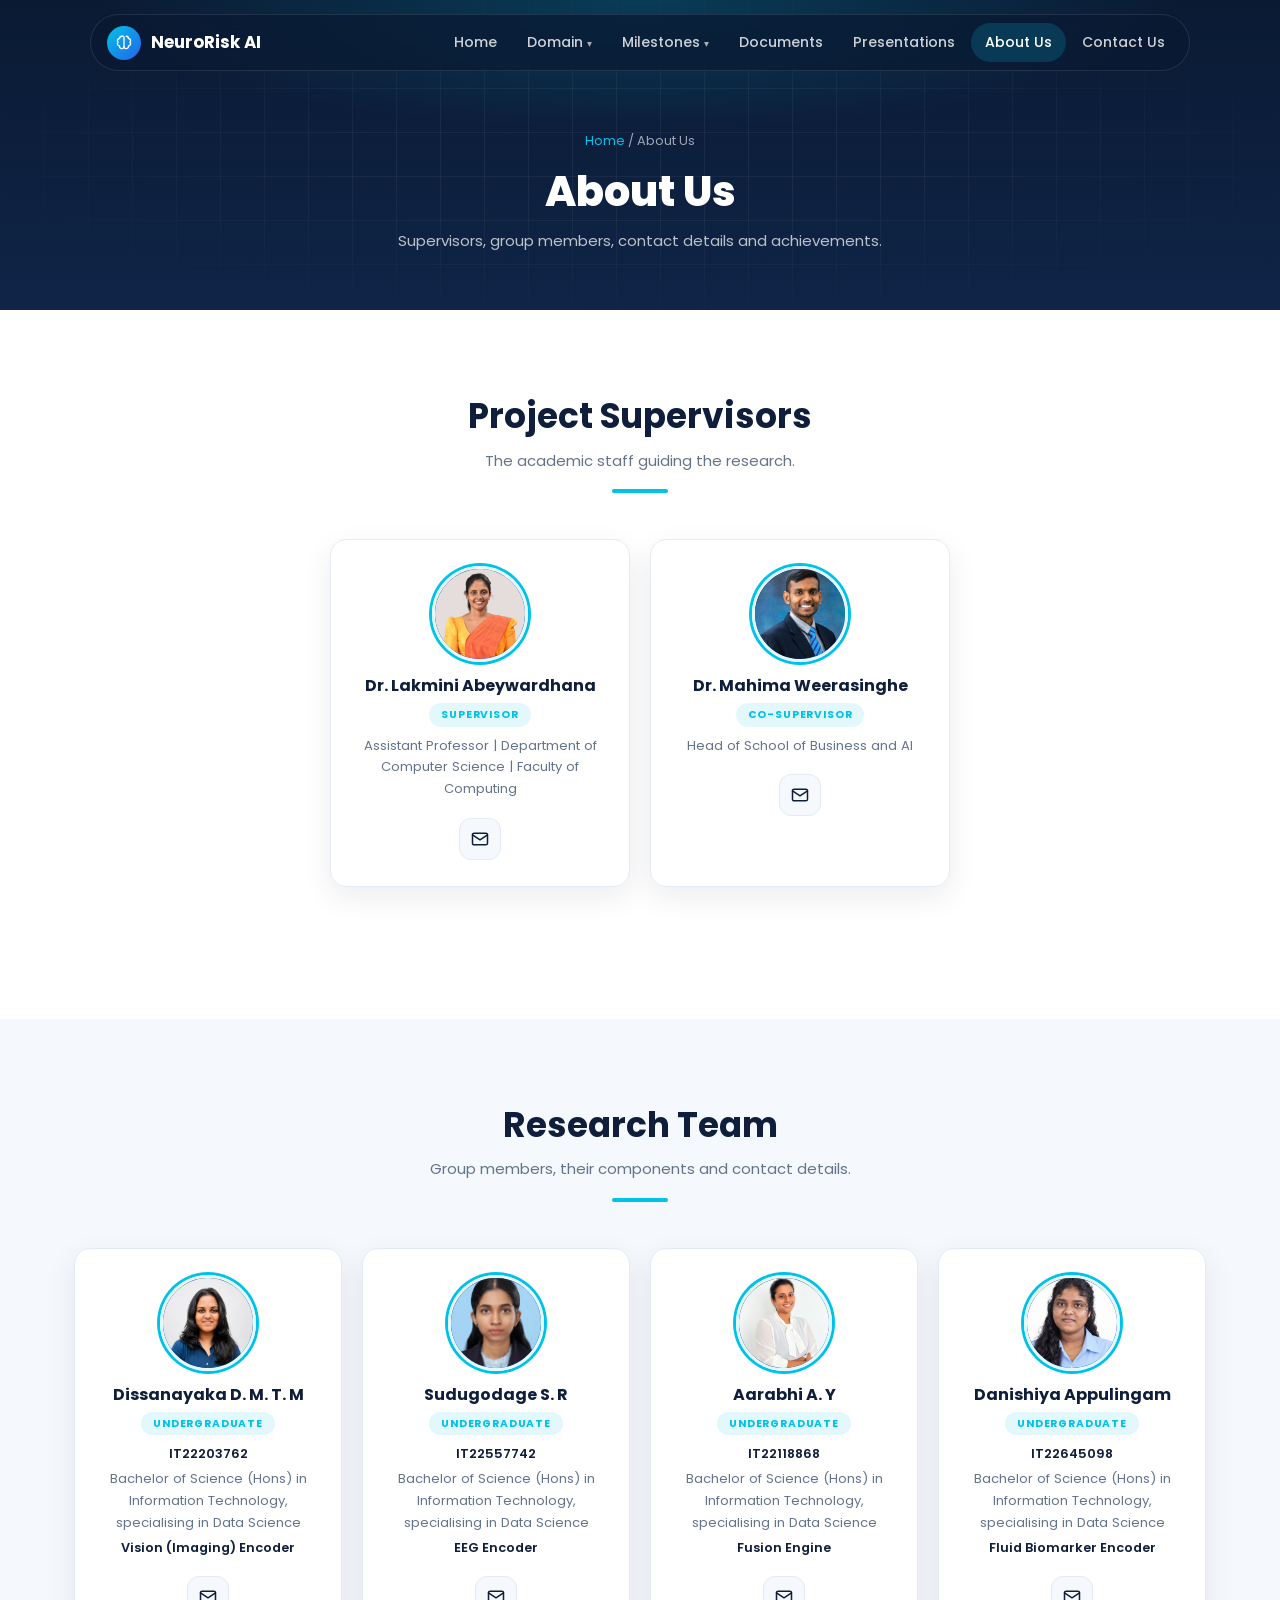
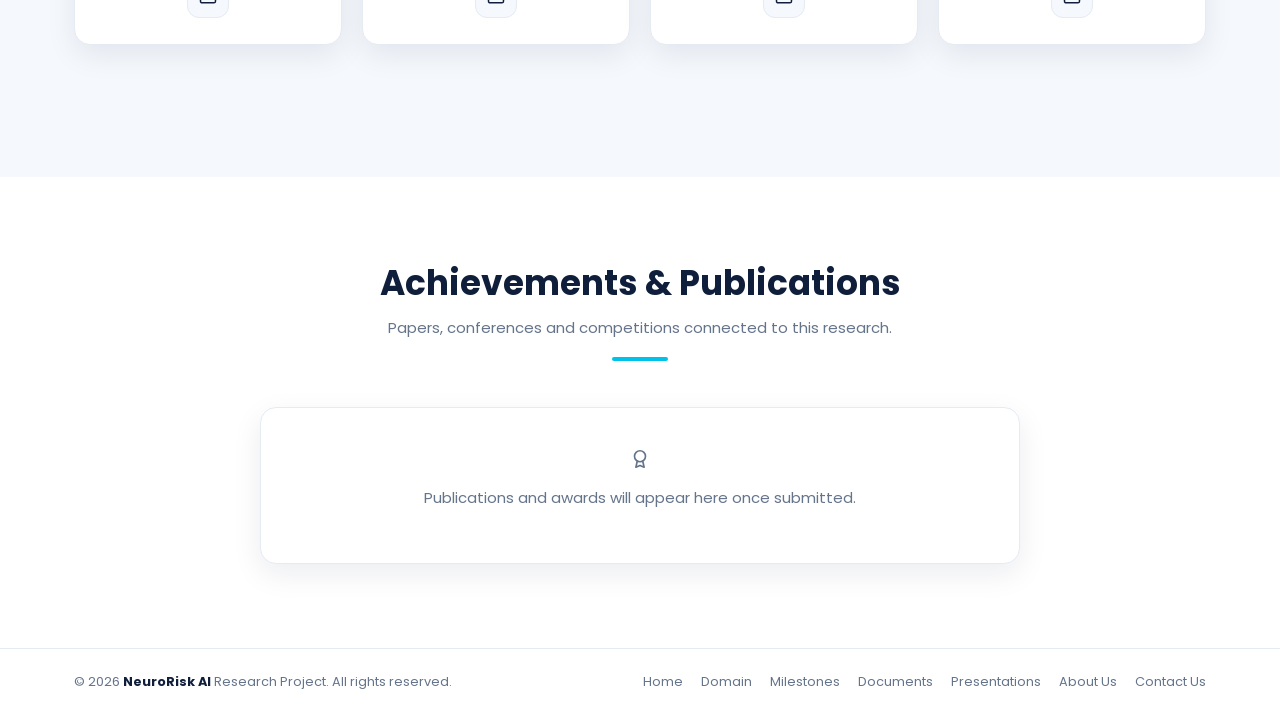
==== about.html @ 67d395d0 "NeuroRisk AI research website" ====
<!DOCTYPE html>
<html lang="en">
<head>
<meta charset="UTF-8">
<meta name="viewport" content="width=device-width, initial-scale=1, viewport-fit=cover">
<meta name="description" content="Supervisors, group members, contact details and achievements.">
<title>About Us | NeuroRisk AI — R26-DS-015</title>
<link rel="preconnect" href="https://fonts.googleapis.com">
<link rel="preconnect" href="https://fonts.gstatic.com" crossorigin>
<link href="https://fonts.googleapis.com/css2?family=Poppins:wght@400;500;600;700;800&display=swap" rel="stylesheet">
<link rel="stylesheet" href="css/style.css">
</head>
<body>
<header class="nav"><div class="bar">
  <a class="logo" href="index.html"><span class="logo-badge"><svg class="ico" viewBox="0 0 24 24" aria-hidden="true"><path d="M9 3a3 3 0 0 0-3 3 3 3 0 0 0-2 5 3 3 0 0 0 2 5 3 3 0 0 0 6 1V5a2 2 0 0 0-3-2z"/><path d="M15 3a3 3 0 0 1 3 3 3 3 0 0 1 2 5 3 3 0 0 1-2 5 3 3 0 0 1-6 1"/></svg></span><span>NeuroRisk AI</span></a>
  <input type="checkbox" id="navToggle" aria-label="Toggle menu"><label for="navToggle" class="menu-btn">Menu</label>
  <ul id="navList"><li><a href="index.html">Home</a></li><li class="has-dd"><a href="domain.html" aria-haspopup="true">Domain<span class="caret">▾</span></a><ul class="dropdown" aria-label="Domain"><li><a href="domain.html#literature">Literature Survey</a></li><li><a href="domain.html#gap">Research Gap</a></li><li><a href="domain.html#problem">Research Problem</a></li><li><a href="domain.html#objectives">Research Objectives</a></li><li><a href="domain.html#methodology">Methodology</a></li><li><a href="domain.html#technologies">Technologies Used</a></li></ul></li><li class="has-dd"><a href="milestones.html" aria-haspopup="true">Milestones<span class="caret">▾</span></a><ul class="dropdown" aria-label="Milestones"><li><a href="milestones.html#taf">Topic Assessment Form (TAF)</a></li><li><a href="milestones.html#proposal">Project Proposal (Presentation + Report)</a></li><li><a href="milestones.html#pp1">Progress Presentation 1</a></li><li><a href="milestones.html#pp2">Progress Presentation 2</a></li><li><a href="milestones.html#draft-thesis">Draft Thesis and Website Submission</a></li><li><a href="milestones.html#logbook">Logbook and Checklist Submissions</a></li><li><a href="milestones.html#final">Final Presentation &amp; Viva</a></li><li><a href="milestones.html#website">Website Assessment</a></li><li><a href="milestones.html#paper">Research Paper Submission</a></li><li><a href="milestones.html#final-thesis">Final Thesis Submission</a></li></ul></li><li><a href="documents.html">Documents</a></li><li><a href="presentations.html">Presentations</a></li><li><a href="about.html" class="active" aria-current="page">About Us</a></li><li><a href="contact.html">Contact Us</a></li></ul>
</div></header>
<main>
<section class="page-hero"><div class="wrap">
  <div class="crumbs"><a href="index.html">Home</a> / About Us</div>
  <h1>About Us</h1><p>Supervisors, group members, contact details and achievements.</p></div></section>
<section class="sec "><div class="wrap">
<div class="sec-head"><h2>Project Supervisors</h2><p>The academic staff guiding the research.</p></div>
<div class="people sup"><div class="card person"><div class="avatar"><span>DL</span><img src="images/team/drlakmini.jpeg" alt="Dr. Lakmini Abeywardhana"></div><h4>Dr. Lakmini Abeywardhana</h4><span class="role-pill">Supervisor</span><p>Assistant Professor | Department of Computer Science | Faculty of Computing</p><div class="socials"><a href="mailto:lakmini.d@sliit.lk" aria-label="Email Dr. Lakmini Abeywardhana" title="lakmini.d@sliit.lk"><svg class="ico" viewBox="0 0 24 24" aria-hidden="true"><rect x="3" y="5" width="18" height="14" rx="2"/><path d="m3 7 9 6 9-6"/></svg></a></div></div><div class="card person"><div class="avatar"><span>DM</span><img src="images/team/drmahima.jpg" alt="Dr. Mahima Weerasinghe"></div><h4>Dr. Mahima Weerasinghe</h4><span class="role-pill">Co-supervisor</span><p>Head of School of Business and AI</p><div class="socials"><a href="mailto:mahima.w@sliit.lk" aria-label="Email Dr. Mahima Weerasinghe" title="mahima.w@sliit.lk"><svg class="ico" viewBox="0 0 24 24" aria-hidden="true"><rect x="3" y="5" width="18" height="14" rx="2"/><path d="m3 7 9 6 9-6"/></svg></a></div></div></div>
</div></section><section class="sec soft"><div class="wrap">
<div class="sec-head"><h2>Research Team</h2><p>Group members, their components and contact details.</p></div>
<div class="people team"><div class="card person"><div class="avatar"><span>DD</span><img src="images/team/tanuri.jpeg" alt="Dissanayaka D. M. T. M"></div><h4>Dissanayaka D. M. T. M</h4><span class="role-pill">Undergraduate</span><div class="sid">IT22203762</div><p>Bachelor of Science (Hons) in Information Technology, specialising in Data Science</p><div class="comp">Vision (Imaging) Encoder</div><div class="socials"><a href="mailto:it22203762@my.sliit.lk" aria-label="Email Dissanayaka D. M. T. M" title="it22203762@my.sliit.lk"><svg class="ico" viewBox="0 0 24 24" aria-hidden="true"><rect x="3" y="5" width="18" height="14" rx="2"/><path d="m3 7 9 6 9-6"/></svg></a></div></div><div class="card person"><div class="avatar"><span>SS</span><img src="images/team/sanali.jpeg" alt="Sudugodage S. R"></div><h4>Sudugodage S. R</h4><span class="role-pill">Undergraduate</span><div class="sid">IT22557742</div><p>Bachelor of Science (Hons) in Information Technology, specialising in Data Science</p><div class="comp">EEG Encoder</div><div class="socials"><a href="mailto:it22557742@my.sliit.lk" aria-label="Email Sudugodage S. R" title="it22557742@my.sliit.lk"><svg class="ico" viewBox="0 0 24 24" aria-hidden="true"><rect x="3" y="5" width="18" height="14" rx="2"/><path d="m3 7 9 6 9-6"/></svg></a></div></div><div class="card person"><div class="avatar"><span>AA</span><img src="images/team/aarabhi.jpeg" alt="Aarabhi A. Y"></div><h4>Aarabhi A. Y</h4><span class="role-pill">Undergraduate</span><div class="sid">IT22118868</div><p>Bachelor of Science (Hons) in Information Technology, specialising in Data Science</p><div class="comp">Fusion Engine</div><div class="socials"><a href="mailto:it22118868@my.sliit.lk" aria-label="Email Aarabhi A. Y" title="it22118868@my.sliit.lk"><svg class="ico" viewBox="0 0 24 24" aria-hidden="true"><rect x="3" y="5" width="18" height="14" rx="2"/><path d="m3 7 9 6 9-6"/></svg></a></div></div><div class="card person"><div class="avatar"><span>DA</span><img src="images/team/danishiya.jpeg" alt="Danishiya Appulingam"></div><h4>Danishiya Appulingam</h4><span class="role-pill">Undergraduate</span><div class="sid">IT22645098</div><p>Bachelor of Science (Hons) in Information Technology, specialising in Data Science</p><div class="comp">Fluid Biomarker Encoder</div><div class="socials"><a href="mailto:it22645098@my.sliit.lk" aria-label="Email Danishiya Appulingam" title="it22645098@my.sliit.lk"><svg class="ico" viewBox="0 0 24 24" aria-hidden="true"><rect x="3" y="5" width="18" height="14" rx="2"/><path d="m3 7 9 6 9-6"/></svg></a></div></div></div>
</div></section><section class="sec " id="achievements"><div class="wrap">
<div class="sec-head"><h2>Achievements &amp; Publications</h2><p>Papers, conferences and competitions connected to this research.</p></div>
<div class="recog"><div class="card empty"><svg class="ico" viewBox="0 0 24 24" aria-hidden="true"><circle cx="12" cy="9" r="6"/><path d="m9 14.5-1.5 6.5L12 19l4.5 2-1.5-6.5"/></svg><p style="margin-top:8px">Publications and awards will appear here once submitted.</p></div></div>
</div></section>
</main>
<footer><div class="wrap"><span>© 2026 <b>NeuroRisk AI</b> Research Project. All rights reserved.</span><nav><a href="index.html">Home</a><a href="domain.html">Domain</a><a href="milestones.html">Milestones</a><a href="documents.html">Documents</a><a href="presentations.html">Presentations</a><a href="about.html">About Us</a><a href="contact.html">Contact Us</a></nav></div></footer>
</body>
</html>
---- css/style.css ----
:root{
  --navy:#0A1A33; --navy2:#0F2447; --navy3:#132C57;
  --cyan:#00C2E8; --cyan-soft:#E3F8FD; --ink:#0F1E3A; --muted:#64748B;
  --bg:#FFFFFF; --bg2:#F5F8FC; --card:#FFFFFF; --line:#E5EBF3;
  --green:#16A34A; --green-soft:#E7F7EE; --amber:#D97706; --amber-soft:#FEF3E2;
  --shadow:0 10px 30px rgba(15,30,58,.08);
  --font:"Poppins", system-ui, -apple-system, "Segoe UI", Roboto, sans-serif;
  box-sizing:border-box;
  padding-top:env(safe-area-inset-top,0px); padding-bottom:env(safe-area-inset-bottom,0px);
}
@media (prefers-color-scheme: dark){
  :root:not([data-theme="light"]){
    --ink:#E6EDF7; --muted:#9AA9BF; --bg:#0B1528; --bg2:#0E1A31; --card:#12203B; --line:#1F3252;
    --cyan-soft:#08334A; --green-soft:#0D3321; --amber-soft:#3A2A0C; --shadow:0 10px 30px rgba(0,0,0,.35);
  }
}
:root[data-theme="dark"]{
  --ink:#E6EDF7; --muted:#9AA9BF; --bg:#0B1528; --bg2:#0E1A31; --card:#12203B; --line:#1F3252;
  --cyan-soft:#08334A; --green-soft:#0D3321; --amber-soft:#3A2A0C; --shadow:0 10px 30px rgba(0,0,0,.35);
}
*,*::before,*::after{box-sizing:inherit}
html{scroll-behavior:smooth;scroll-padding-top:calc(90px + env(safe-area-inset-top,0px))}
@media (prefers-reduced-motion: reduce){html{scroll-behavior:auto}}
body{margin:0;font-family:var(--font);color:var(--ink);background:var(--bg);font-size:15px;line-height:1.65}
img{max-width:100%}
a{color:inherit}
:focus-visible{outline:3px solid var(--cyan);outline-offset:3px;border-radius:6px}
h1,h2,h3,h4,h5{margin:0;line-height:1.3}
p{margin:0 0 .8rem}
.wrap{max-width:1180px;margin:0 auto;padding:0 24px}
.ico{width:22px;height:22px;stroke:currentColor;fill:none;stroke-width:1.8;stroke-linecap:round;stroke-linejoin:round}

/* NAV */
.nav{position:fixed;top:calc(14px + env(safe-area-inset-top,0px));left:0;right:0;z-index:50;pointer-events:none}
.nav .bar{pointer-events:auto;max-width:1100px;margin:0 auto;padding:8px 10px 8px 16px;display:flex;align-items:center;justify-content:space-between;background:rgba(10,26,51,.72);backdrop-filter:blur(14px);border:1px solid rgba(255,255,255,.1);border-radius:999px;color:#fff}
.logo{display:flex;align-items:center;gap:10px;text-decoration:none;font-weight:700;font-size:1.05rem;color:#fff}
.logo-badge{width:34px;height:34px;border-radius:50%;background:linear-gradient(135deg,var(--cyan),#2563EB);display:grid;place-items:center}
.logo-badge .ico{width:18px;height:18px;color:#fff}
.nav ul{list-style:none;margin:0;padding:0;display:flex;gap:2px}
.nav ul a{display:block;text-decoration:none;color:rgba(255,255,255,.8);font-size:.88rem;font-weight:500;padding:8px 14px;border-radius:999px}
.nav ul a:hover,.nav ul a.active{color:#fff;background:rgba(0,194,232,.18)}
.menu-btn{display:none;background:rgba(255,255,255,.08);color:#fff;border:1px solid rgba(255,255,255,.2);border-radius:999px;padding:6px 14px;font:inherit;font-size:.85rem;cursor:pointer}
@media (max-width:920px){
  .nav .bar{margin:0 12px;border-radius:18px;flex-wrap:wrap}
  .menu-btn{display:block}
  .nav ul{display:none;width:100%;flex-direction:column;padding:8px 0 4px}
  .nav ul.open{display:flex}
}

/* HERO */
.hero{position:relative;overflow:hidden;color:#fff;padding:150px 0 90px;text-align:center;
  background:
    radial-gradient(ellipse 60% 50% at 50% 0%,rgba(0,194,232,.22),transparent 70%),
    radial-gradient(ellipse 40% 40% at 85% 80%,rgba(37,99,235,.25),transparent 70%),
    linear-gradient(180deg,var(--navy) 0%,var(--navy2) 100%)}
.hero::before{content:"";position:absolute;inset:0;
  background-image:linear-gradient(rgba(255,255,255,.05) 1px,transparent 1px),linear-gradient(90deg,rgba(255,255,255,.05) 1px,transparent 1px);
  background-size:44px 44px;mask-image:radial-gradient(ellipse at center,#000 30%,transparent 80%);-webkit-mask-image:radial-gradient(ellipse at center,#000 30%,transparent 80%)}
.hero .wrap{position:relative}
.pill{display:inline-flex;align-items:center;gap:8px;font-size:.75rem;font-weight:600;letter-spacing:.08em;text-transform:uppercase;color:var(--cyan);background:rgba(0,194,232,.1);border:1px solid rgba(0,194,232,.35);padding:6px 16px;border-radius:999px;margin-bottom:22px}
.pill::before{content:"";width:7px;height:7px;border-radius:50%;background:var(--cyan);box-shadow:0 0 10px var(--cyan)}
.hero h1{font-size:clamp(1.9rem,4.2vw,3.1rem);font-weight:800;max-width:900px;margin:0 auto 18px;letter-spacing:-.01em}
.hero h1 .hl{color:var(--cyan)}
.hero .lede{max-width:700px;margin:0 auto;color:rgba(255,255,255,.75);font-size:1.02rem}
.hero-actions{display:flex;justify-content:center;flex-wrap:wrap;gap:14px;margin-top:30px}
.btn{display:inline-flex;align-items:center;gap:8px;padding:12px 26px;border-radius:10px;text-decoration:none;font-weight:600;font-size:.92rem;border:1px solid transparent}
.btn-cyan{background:var(--cyan);color:var(--navy)}
.btn-cyan:hover{background:#27D3F5}
.btn-outline{border-color:rgba(255,255,255,.35);color:#fff}
.btn-outline:hover{background:rgba(255,255,255,.08)}
.hero-cards{display:grid;grid-template-columns:repeat(4,1fr);gap:16px;margin-top:56px}
.hero-card{background:rgba(255,255,255,.06);border:1px solid rgba(255,255,255,.12);border-radius:14px;padding:20px 16px;text-align:center;backdrop-filter:blur(6px)}
.hero-card .ic{width:44px;height:44px;margin:0 auto 12px;border-radius:12px;background:rgba(0,194,232,.15);color:var(--cyan);display:grid;place-items:center}
.hero-card h3{font-size:.98rem;font-weight:600;margin-bottom:4px}
.hero-card p{font-size:.82rem;color:rgba(255,255,255,.65);margin:0}
@media (max-width:820px){.hero-cards{grid-template-columns:1fr 1fr}}

/* SECTIONS */
section.sec{padding:84px 0}
section.sec.soft{background:var(--bg2)}
section.sec.dark{background:linear-gradient(180deg,var(--navy),var(--navy3));color:#fff}
.sec-head{text-align:center;max-width:640px;margin:0 auto 46px}
.sec-head h2{font-size:clamp(1.6rem,3vw,2.15rem);font-weight:700}
.sec-head p{color:var(--muted);margin:10px 0 0}
.sec-head::after{content:"";display:block;width:56px;height:4px;border-radius:4px;background:var(--cyan);margin:16px auto 0}
.dark .sec-head p{color:rgba(255,255,255,.7)}
.card{background:var(--card);border:1px solid var(--line);border-radius:16px;box-shadow:var(--shadow)}
.icon-box{flex:none;width:44px;height:44px;border-radius:12px;background:var(--cyan-soft);color:var(--cyan);display:grid;place-items:center}

/* domain */
.ps{display:grid;grid-template-columns:1fr 1fr;gap:28px;padding:34px;align-items:center;margin-bottom:28px}
.ps h3{font-size:1.2rem;font-weight:700;text-align:center;margin:10px 0 8px}
.ps .txt p{text-align:center;color:var(--muted)}
.ps .icon-box{margin:0 auto}
.ps .txt > div + div{margin-top:24px}
.ps-visual{display:grid;grid-template-columns:1fr 1fr;gap:14px}
.ps-visual .tile{border-radius:14px;min-height:170px;padding:18px;color:#fff;display:flex;flex-direction:column;justify-content:flex-end;position:relative;overflow:hidden}
.ps-visual .tile svg.bg{position:absolute;inset:0;width:100%;height:100%;opacity:.35}
.ps-visual .tile strong{position:relative;font-size:.95rem}
.ps-visual .tile span{position:relative;font-size:.78rem;opacity:.8}
.t1{background:linear-gradient(135deg,#0A1A33,#1D4ED8)}.t2{background:linear-gradient(135deg,#0E7490,#00C2E8)}
.t3{background:linear-gradient(135deg,#7C3AED,#0A1A33)}.t4{background:linear-gradient(135deg,#0F766E,#0A1A33)}
.block-card{padding:30px;margin-bottom:28px}
.block-card .bh{display:flex;align-items:center;gap:14px;margin-bottom:14px}
.block-card h3{font-size:1.15rem;font-weight:700}
.block-card p,.block-card li{color:var(--muted)}
.block-card ul{padding-left:1.2rem;margin:0 0 .8rem}
.refs{font-size:.85rem;color:var(--muted);padding:0 6px}
.refs h4{font-size:.95rem;color:var(--ink);margin-bottom:8px}
.refs p{margin:0 0 4px}
.obj-head{margin-top:42px}
.grid2{display:grid;grid-template-columns:1fr 1fr;gap:20px}
.feat{display:flex;gap:16px;padding:24px}
.feat h4{font-size:1rem;font-weight:600;margin-bottom:4px}
.feat p{color:var(--muted);font-size:.9rem;margin:0}
.feat .who{display:inline-block;font-size:.72rem;font-weight:600;color:var(--cyan);background:var(--cyan-soft);padding:2px 10px;border-radius:999px;margin-bottom:6px}
.feat ul{margin:4px 0 0;padding-left:1.1rem;color:var(--muted);font-size:.9rem}
@media (max-width:820px){.ps,.grid2{grid-template-columns:1fr}}

/* overview */
.grid4{display:grid;grid-template-columns:repeat(4,1fr);gap:20px}
.step{padding:26px 20px;text-align:center}
.step .icon-box{margin:0 auto 14px;width:52px;height:52px}
.step h4{font-size:1rem;font-weight:600;margin-bottom:6px}
.step p{color:var(--muted);font-size:.88rem;margin:0}
@media (max-width:900px){.grid4{grid-template-columns:1fr 1fr}}
@media (max-width:520px){.grid4{grid-template-columns:1fr}}

/* tech */
.tech{display:grid;grid-template-columns:repeat(8,1fr);gap:18px;max-width:1000px;margin:0 auto}
.tech-item{text-align:center}
.tech-tile{width:72px;height:72px;margin:0 auto 10px;border-radius:16px;background:#fff;display:grid;place-items:center;box-shadow:0 8px 20px rgba(0,0,0,.25);position:relative}
.tech-tile img{width:38px;height:38px;position:relative;z-index:1}
.tech-tile .fb{position:absolute;font-weight:700;font-size:1rem;color:var(--navy)}
.tech-tile img + .fb{display:none}
.tech-item span{font-size:.8rem;color:rgba(255,255,255,.85)}
@media (max-width:900px){.tech{grid-template-columns:repeat(4,1fr)}}

/* architecture */
.arch{padding:34px;max-width:900px;margin:0 auto}
.arch-grid{display:grid;grid-template-columns:1fr 1.1fr 1fr;grid-template-rows:auto auto;gap:22px;align-items:center}
.node{border:1px solid var(--line);border-radius:12px;padding:16px;text-align:center;background:var(--bg2)}
.node .icon-box{margin:0 auto 8px;width:38px;height:38px}
.node strong{display:block;font-size:.9rem}
.node span{font-size:.78rem;color:var(--muted)}
.engine{grid-row:1 / span 2;grid-column:2;background:linear-gradient(135deg,var(--navy),var(--navy3));color:#fff;border-radius:16px;padding:30px 20px;text-align:center;box-shadow:0 14px 30px rgba(10,26,51,.35)}
.engine .icon-box{background:rgba(0,194,232,.18);margin:0 auto 12px;width:56px;height:56px}
.engine h5{font-size:1.05rem;margin-bottom:4px}
.engine p{color:rgba(255,255,255,.7);font-size:.85rem;margin:0}
.arch-text{text-align:center;color:var(--muted);margin:26px auto 0;max-width:700px;font-size:.92rem}
@media (max-width:700px){.arch-grid{grid-template-columns:1fr 1fr}.engine{grid-row:auto;grid-column:1 / -1;order:-1}}

/* timeline */
.tl{position:relative;max-width:1000px;margin:0 auto;padding:0;list-style:none}
.tl::before{content:"";position:absolute;left:50%;top:0;bottom:0;width:3px;background:linear-gradient(var(--cyan),#2563EB);transform:translateX(-50%);border-radius:3px}
.tl li{position:relative;width:50%;padding:0 40px 30px 0}
.tl li:nth-child(even){margin-left:50%;padding:0 0 30px 40px}
.tl li::after{content:"";position:absolute;top:22px;right:-9px;width:18px;height:18px;border-radius:50%;background:var(--card);border:4px solid var(--cyan);z-index:1}
.tl li:nth-child(even)::after{right:auto;left:-9px}
.tl .card{padding:20px 22px}
.tl .meta{display:flex;justify-content:space-between;align-items:center;gap:10px;margin-bottom:8px}
.tl .date{font-size:.8rem;font-weight:600;color:var(--cyan)}
.status{font-size:.72rem;font-weight:600;padding:3px 12px;border-radius:999px;background:var(--bg2);color:var(--muted)}
.status.done{background:var(--green-soft);color:var(--green)}
.status.now{background:var(--amber-soft);color:var(--amber)}
.tl h4{font-size:1rem;font-weight:600;margin-bottom:4px}
.tl p{color:var(--muted);font-size:.88rem;margin:0 0 8px}
.marks{display:inline-block;font-size:.78rem;font-weight:600;background:var(--cyan-soft);color:var(--cyan);padding:3px 10px;border-radius:8px}
@media (max-width:760px){
  .tl::before{left:9px}
  .tl li,.tl li:nth-child(even){width:100%;margin:0;padding:0 0 24px 38px}
  .tl li::after,.tl li:nth-child(even)::after{left:0;right:auto}
}

/* documents */
.docs{display:grid;grid-template-columns:1fr 1fr;gap:22px;align-items:start}
.docs > *,.grid2 > *,.grid4 > *{min-width:0}
.doc-card{background:linear-gradient(160deg,var(--navy),var(--navy3));color:#fff;border-radius:16px;padding:24px;box-shadow:0 14px 30px rgba(10,26,51,.25)}
.avail{display:inline-block;font-size:.68rem;font-weight:700;letter-spacing:.08em;text-transform:uppercase;padding:3px 10px;border-radius:999px;background:rgba(22,163,74,.2);color:#4ADE80;margin-bottom:10px}
.avail.pending{background:rgba(217,119,6,.2);color:#FBBF24}
.doc-card h3{font-size:1.1rem;font-weight:700;margin-bottom:2px}
.doc-card > p{font-size:.85rem;color:rgba(255,255,255,.65);margin-bottom:16px}
.doc-row{display:flex;align-items:center;gap:12px;padding:10px 12px;border-radius:10px;background:rgba(255,255,255,.06);margin-top:8px}
.doc-row .fi{flex:none;width:34px;height:34px;border-radius:8px;background:rgba(0,194,232,.15);color:var(--cyan);display:grid;place-items:center}
.doc-row .fi .ico{width:18px;height:18px}
.doc-row .dm{flex:1;min-width:0}
.doc-row strong{display:block;font-size:.86rem;font-weight:500;white-space:nowrap;overflow:hidden;text-overflow:ellipsis}
.doc-row span{font-size:.74rem;color:rgba(255,255,255,.6)}
.view{flex:none;display:inline-flex;align-items:center;gap:6px;background:var(--cyan);color:var(--navy);text-decoration:none;font-weight:600;font-size:.8rem;padding:7px 14px;border-radius:8px}
.view .ico{width:15px;height:15px}
.view:hover{background:#27D3F5}
.view[aria-disabled="true"]{background:rgba(255,255,255,.12);color:rgba(255,255,255,.55);pointer-events:none}
@media (max-width:820px){.docs{grid-template-columns:1fr}}

/* presentations */
.pres{padding:24px}
.pres h4{font-size:1.05rem;font-weight:700;margin:10px 0 4px}
.pres p{color:var(--muted);font-size:.9rem}
.btn-navy{display:flex;justify-content:center;align-items:center;gap:8px;background:var(--navy);color:#fff;text-decoration:none;font-weight:600;font-size:.88rem;padding:11px;border-radius:10px;margin-top:10px}
.btn-navy:hover{background:var(--navy3)}
.btn-navy .ico{width:16px;height:16px}
.btn-navy[aria-disabled="true"]{background:var(--bg2);color:var(--muted);pointer-events:none;border:1px solid var(--line)}

/* use cases */
.uc{padding:22px}
.uc h4{font-size:.95rem;font-weight:600;margin-bottom:6px}
.uc p{color:var(--muted);font-size:.85rem;margin:0}

/* recognitions */
.recog{max-width:760px;margin:0 auto;display:grid;gap:24px}
.rc{padding:30px}
.rc .status{display:inline-flex;align-items:center;gap:6px}
.rc h3{font-size:1.3rem;font-weight:700;margin:14px 0 8px}
.rc > p{color:var(--muted)}
.rc-grid{display:grid;grid-template-columns:repeat(auto-fit,minmax(160px,1fr));gap:12px;margin-top:16px}
.rc-grid div{background:var(--bg2);border:1px solid var(--line);border-radius:10px;padding:12px 14px}
.rc-grid small{display:block;font-size:.7rem;font-weight:600;text-transform:uppercase;letter-spacing:.05em;color:var(--muted)}
.rc-grid b{font-size:.88rem;font-weight:600}
.empty{text-align:center;padding:40px;color:var(--muted)}

/* people */
.people-title{text-align:center;font-size:1.15rem;font-weight:700;margin:0 0 22px}
.people{display:grid;gap:20px;margin:0 auto 48px}
.people.sup{grid-template-columns:repeat(2,minmax(0,300px));justify-content:center}
.people.team{grid-template-columns:repeat(4,1fr)}
.person{padding:26px 18px;text-align:center}
.avatar{width:96px;height:96px;border-radius:50%;margin:0 auto 14px;position:relative;overflow:hidden;background:linear-gradient(135deg,var(--navy),#2563EB);display:grid;place-items:center;border:3px solid var(--cyan-soft);box-shadow:0 0 0 3px var(--cyan)}
.avatar span{color:#fff;font-weight:700;font-size:1.6rem}
.avatar img{position:absolute;inset:0;width:100%;height:100%;object-fit:cover}
.person h4{font-size:1rem;font-weight:700}
.role-pill{display:inline-block;font-size:.66rem;font-weight:700;letter-spacing:.08em;text-transform:uppercase;background:var(--cyan-soft);color:var(--cyan);padding:3px 12px;border-radius:999px;margin:6px 0 8px}
.person p{font-size:.82rem;color:var(--muted);margin:0}
.person .comp{font-size:.8rem;font-weight:600;color:var(--ink);margin-top:4px}
.socials{display:flex;justify-content:center;gap:10px;margin-top:14px}
.socials a{width:34px;height:34px;border-radius:9px;background:var(--cyan-soft);color:var(--cyan);display:grid;place-items:center}
.socials a:hover{background:var(--cyan);color:#fff}
.socials .ico{width:17px;height:17px}
@media (max-width:900px){.people.team{grid-template-columns:1fr 1fr}}
@media (max-width:520px){.people.team,.people.sup{grid-template-columns:1fr}}

/* contact */
.contact{display:grid;grid-template-columns:repeat(3,1fr);gap:22px;max-width:960px;margin:0 auto}
.cc{background:rgba(255,255,255,.05);border:1px solid rgba(255,255,255,.1);border-radius:16px;padding:30px 20px;text-align:center}
.cc .ci{width:52px;height:52px;border-radius:14px;background:var(--cyan);color:var(--navy);display:grid;place-items:center;margin:0 auto 16px;box-shadow:0 0 24px rgba(0,194,232,.45)}
.cc h4{font-size:1.05rem;font-weight:700;margin-bottom:4px}
.cc p{font-size:.82rem;color:rgba(255,255,255,.6);margin:0 0 8px}
.cc a,.cc b{font-size:.88rem;font-weight:600;color:#fff;text-decoration:none}
@media (max-width:760px){.contact{grid-template-columns:1fr}}

footer{background:var(--bg);border-top:1px solid var(--line);padding:22px 0;font-size:.8rem;color:var(--muted)}
footer .wrap{display:flex;justify-content:space-between;flex-wrap:wrap;gap:12px}
footer b{color:var(--ink)}
footer nav{display:flex;gap:18px}
footer nav a{text-decoration:none}

/* ===== additions for the multi-page static version ===== */
#navToggle{position:absolute;opacity:0;pointer-events:none}
.menu-btn{display:none}
@media (max-width:920px){
  .menu-btn{display:block}
  #navToggle:checked ~ ul{display:flex}
  #navToggle:focus-visible + .menu-btn{outline:3px solid var(--cyan);outline-offset:2px}
}
.nav ul li{position:relative}
.dropdown{display:none;position:absolute;top:100%;left:0;min-width:250px;padding:8px;margin-top:6px;list-style:none;
  background:var(--navy);border:1px solid rgba(255,255,255,.12);border-radius:14px;box-shadow:0 18px 40px rgba(0,0,0,.35);z-index:60}
.dropdown::before{content:"";position:absolute;top:-10px;left:0;right:0;height:10px}
.has-dd:hover > .dropdown,.has-dd:focus-within > .dropdown{display:block}
.dropdown a{border-radius:8px!important;font-size:.84rem!important}
.caret{display:inline-block;margin-left:4px;font-size:.7em;opacity:.8}
@media (max-width:920px){
  .dropdown{position:static;display:block;box-shadow:none;border:none;background:transparent;margin:0;padding:0 0 0 14px;min-width:0}
}

/* inner-page banner */
.page-hero{position:relative;overflow:hidden;color:#fff;padding:130px 0 56px;text-align:center;
  background:radial-gradient(ellipse 60% 60% at 50% 0%,rgba(0,194,232,.2),transparent 70%),linear-gradient(180deg,var(--navy),var(--navy2))}
.page-hero::before{content:"";position:absolute;inset:0;background-image:linear-gradient(rgba(255,255,255,.05) 1px,transparent 1px),linear-gradient(90deg,rgba(255,255,255,.05) 1px,transparent 1px);background-size:44px 44px;mask-image:radial-gradient(ellipse at center,#000 30%,transparent 80%);-webkit-mask-image:radial-gradient(ellipse at center,#000 30%,transparent 80%)}
.page-hero .wrap{position:relative}
.page-hero h1{font-size:clamp(1.8rem,3.6vw,2.6rem);font-weight:800}
.page-hero p{color:rgba(255,255,255,.72);max-width:640px;margin:10px auto 0}
.crumbs{font-size:.8rem;color:rgba(255,255,255,.6);margin-bottom:14px}
.crumbs a{color:var(--cyan);text-decoration:none}

/* sub-navigation inside Domain */
.subnav{position:sticky;top:calc(84px + env(safe-area-inset-top,0px));z-index:30;background:var(--bg);border-bottom:1px solid var(--line)}
.subnav .wrap{display:flex;gap:6px;overflow-x:auto;padding-top:10px;padding-bottom:10px;scrollbar-width:none}
.subnav a{flex:none;text-decoration:none;font-size:.84rem;font-weight:600;color:var(--muted);padding:7px 14px;border-radius:999px;border:1px solid var(--line);background:var(--card)}
.subnav a:hover{color:var(--cyan);border-color:var(--cyan)}

/* abstract */
.abstract{max-width:860px;margin:0 auto;padding:34px 38px}
.abstract p{color:var(--muted);font-size:1rem}
.kw{display:flex;flex-wrap:wrap;gap:8px;margin-top:10px}
.kw span{font-size:.78rem;font-weight:600;color:var(--cyan);background:var(--cyan-soft);padding:4px 12px;border-radius:999px}

/* quick links on home */
.quick{display:grid;grid-template-columns:repeat(3,1fr);gap:20px}
.quick a{display:block;text-decoration:none;padding:24px}
.quick a:hover{border-color:var(--cyan)}
.quick h4{font-size:1rem;font-weight:600;margin:12px 0 4px}
.quick p{color:var(--muted);font-size:.88rem;margin:0}
@media (max-width:820px){.quick{grid-template-columns:1fr}}

/* methodology */
.method{display:grid;gap:18px}
.method .card{padding:24px 26px}
.method h4{font-size:1.02rem;font-weight:700;margin-bottom:6px;display:flex;align-items:center;gap:10px}
.method p,.method li{color:var(--muted);font-size:.92rem}
.method ul{margin:6px 0 0;padding-left:1.2rem}
.method .who{font-size:.72rem;font-weight:600;color:var(--cyan);background:var(--cyan-soft);padding:2px 10px;border-radius:999px}

/* text-only tech tiles (no external images) */
.tech-tile .fb{display:block!important;font-size:1.05rem}

/* milestone accordion */
.ms-list{max-width:900px;margin:0 auto;display:grid;gap:14px}
.ms{background:var(--card);border:1px solid var(--line);border-radius:14px;box-shadow:var(--shadow);overflow:hidden}
.ms summary{list-style:none;cursor:pointer;display:grid;grid-template-columns:120px 1fr auto auto;align-items:center;gap:16px;padding:18px 22px}
.ms summary::-webkit-details-marker{display:none}
.ms summary:hover{background:var(--bg2)}
.ms .date{font-size:.82rem;font-weight:600;color:var(--cyan)}
.ms h3{font-size:1rem;font-weight:600}
.ms .chev{width:28px;height:28px;border-radius:8px;background:var(--cyan-soft);color:var(--cyan);display:grid;place-items:center;transition:transform .2s}
.ms[open] .chev{transform:rotate(180deg)}
.ms-body{padding:4px 22px 22px 158px;color:var(--muted);font-size:.92rem}
.ms-body ul{margin:6px 0 10px;padding-left:1.2rem}
.ms-body .row{display:flex;flex-wrap:wrap;gap:10px;margin-top:10px}
@media (max-width:700px){
  .ms summary{grid-template-columns:1fr auto;gap:6px 12px}
  .ms .date{grid-column:1}.ms h3{grid-column:1;grid-row:2}.ms .status{grid-column:2;grid-row:1}.ms .chev{grid-column:2;grid-row:2}
  .ms-body{padding:4px 22px 22px}
}
@media (prefers-reduced-motion: reduce){.ms .chev{transition:none}}
.marks-table{width:100%;max-width:900px;margin:40px auto 0;border-collapse:collapse;font-size:.9rem;background:var(--card);border-radius:14px;overflow:hidden;box-shadow:var(--shadow)}
.marks-table th,.marks-table td{padding:12px 18px;text-align:left;border-bottom:1px solid var(--line)}
.marks-table th{background:var(--navy);color:#fff;font-weight:600}
.marks-table td:last-child,.marks-table th:last-child{text-align:right}
.marks-table tfoot td{font-weight:700}
.table-wrap{overflow-x:auto}

/* about: member email visible */
.person .mail{display:block;font-size:.78rem;color:var(--cyan);text-decoration:none;margin-top:8px;word-break:break-all}

/* contact template */
.tpl{max-width:860px;margin:44px auto 0;padding:30px}
.tpl h3{font-size:1.15rem;font-weight:700;margin-bottom:6px}
.tpl > p{color:var(--muted)}
.tpl pre{white-space:pre-wrap;font-family:var(--font);font-size:.88rem;background:var(--bg2);border:1px solid var(--line);border-radius:12px;padding:18px 20px;margin:14px 0 18px;color:var(--ink)}
.form-grid{display:grid;grid-template-columns:1fr 1fr;gap:14px}
.form-grid label{display:block;font-size:.82rem;font-weight:600;margin-bottom:4px}
.form-grid .full{grid-column:1 / -1}
.form-grid input,.form-grid select,.form-grid textarea{width:100%;font:inherit;font-size:.92rem;padding:11px 14px;border:1px solid var(--line);border-radius:10px;background:var(--bg);color:var(--ink)}
.form-grid textarea{min-height:150px;resize:vertical}
.form-grid button{font:inherit;font-weight:600;border:none;cursor:pointer}
@media (max-width:640px){.form-grid{grid-template-columns:1fr}}
.cc-dark{max-width:960px;margin:0 auto}
.note{font-size:.82rem;color:var(--muted);text-align:center;margin-top:18px}
footer nav{flex-wrap:wrap;gap:8px 18px}
.nav .dropdown{display:none;flex-direction:column;gap:0}
.nav .has-dd:hover > .dropdown,.nav .has-dd:focus-within > .dropdown{display:flex}
@media (max-width:920px){
  .nav .dropdown{display:flex}
  .nav .bar{max-height:calc(100vh - 28px);overflow-y:auto}
}
@media (max-width:920px){
  .nav .dropdown{display:none!important}
  .nav .caret{display:none}
  .nav .bar{background:var(--navy)}
}
.tl-card{display:block;text-decoration:none;color:inherit}
.tl-card:hover{border-color:var(--cyan)}
.tl-card h4{margin:0}
.person .sid{font-size:.8rem;font-weight:600;color:var(--ink);margin-bottom:4px}
.contact.two{grid-template-columns:repeat(2,1fr);max-width:720px}
@media (max-width:760px){.contact.two{grid-template-columns:1fr}}
.tech-tile img{width:38px;height:38px}
.socials a{width:42px;height:42px;border-radius:12px;background:var(--bg2);color:var(--ink);border:1px solid var(--line)}
.socials a:hover{background:var(--cyan-soft);color:var(--cyan);border-color:var(--cyan)}
.socials .ico{width:20px;height:20px}
.socials{margin-top:18px}
.ms summary{grid-template-columns:1fr auto auto}
.ms summary h3 .date{display:inline-block;margin-left:10px;font-size:.78rem;font-weight:600;color:var(--cyan);background:var(--cyan-soft);padding:2px 10px;border-radius:999px;vertical-align:middle}
.ms-body{padding:4px 22px 22px}
@media (max-width:700px){.ms summary{grid-template-columns:1fr auto auto}.ms summary h3,.ms .status,.ms .chev{grid-column:auto;grid-row:auto}}
section.sec.first{padding-top:150px}
.avail.done{background:rgba(22,163,74,.2);color:#4ADE80}
.avail.now{background:rgba(217,119,6,.2);color:#FBBF24}
.avail.upcoming{background:rgba(255,255,255,.1);color:rgba(255,255,255,.7)}
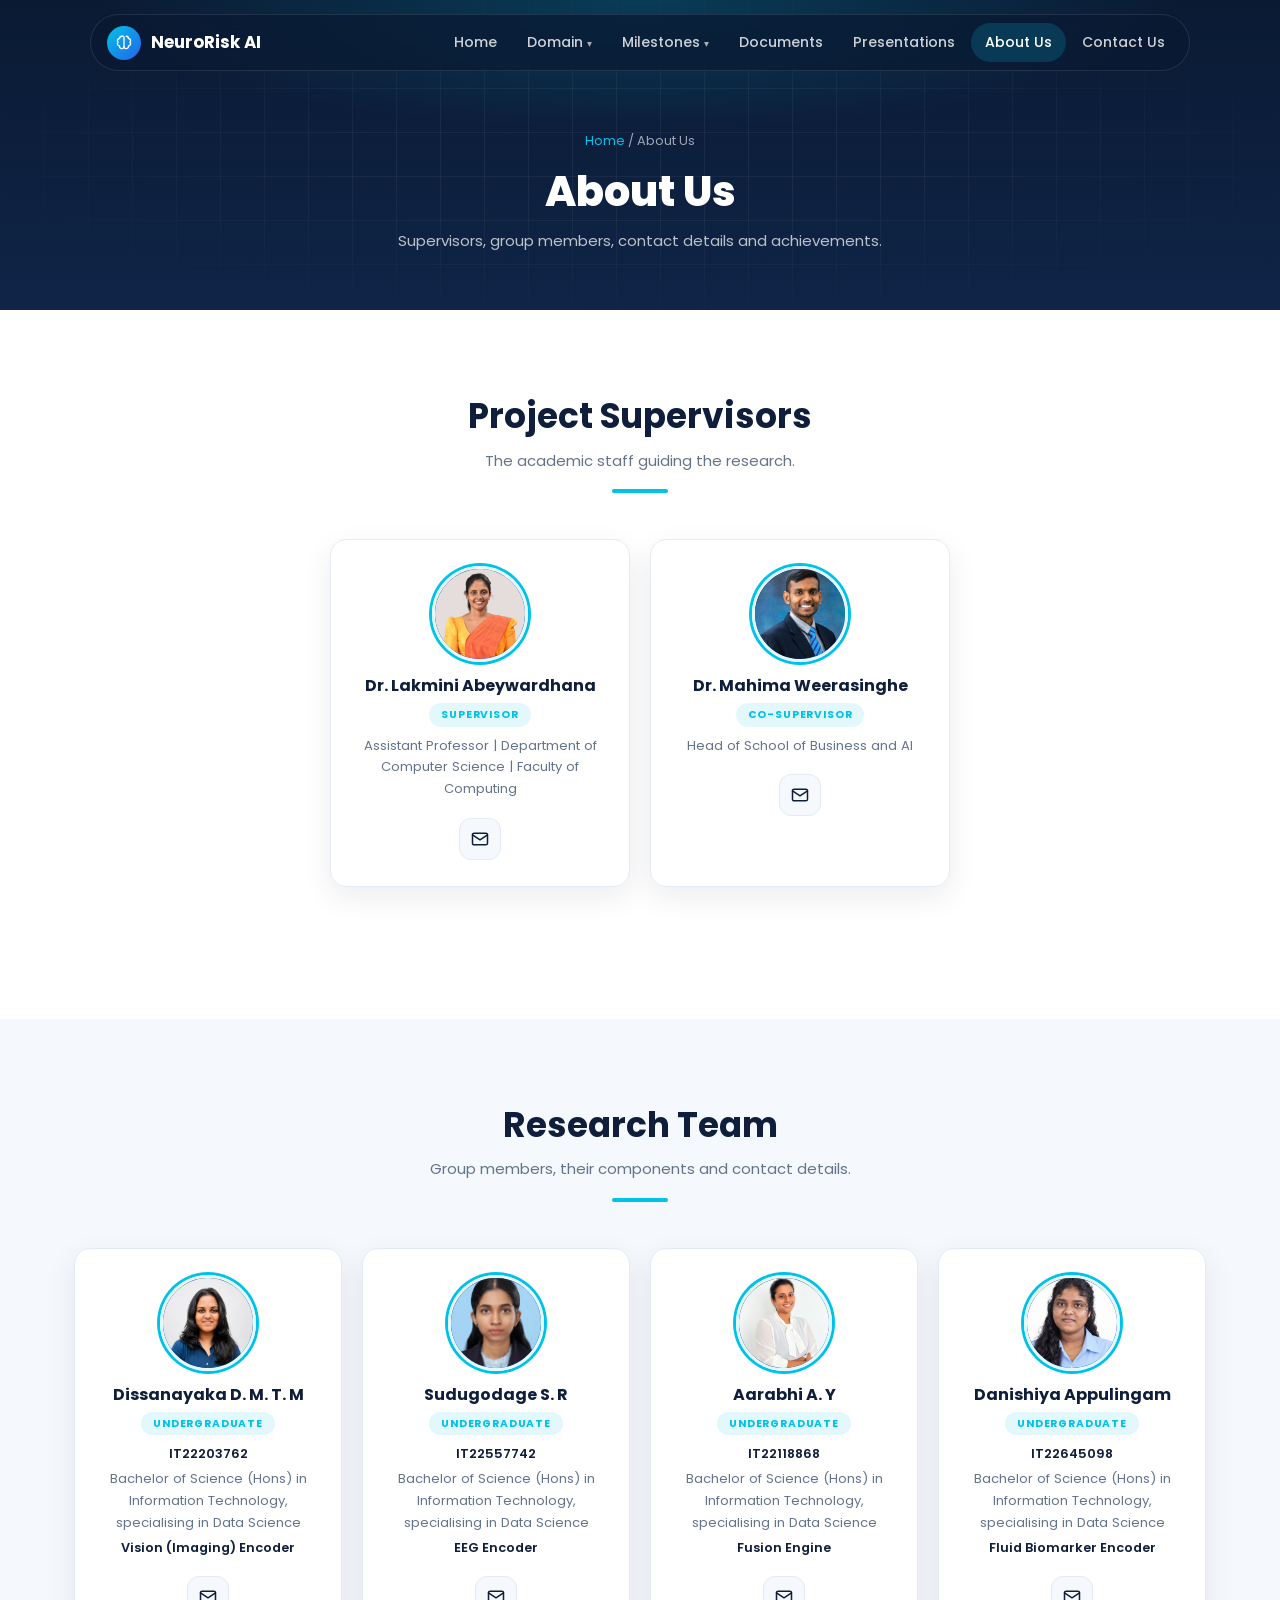
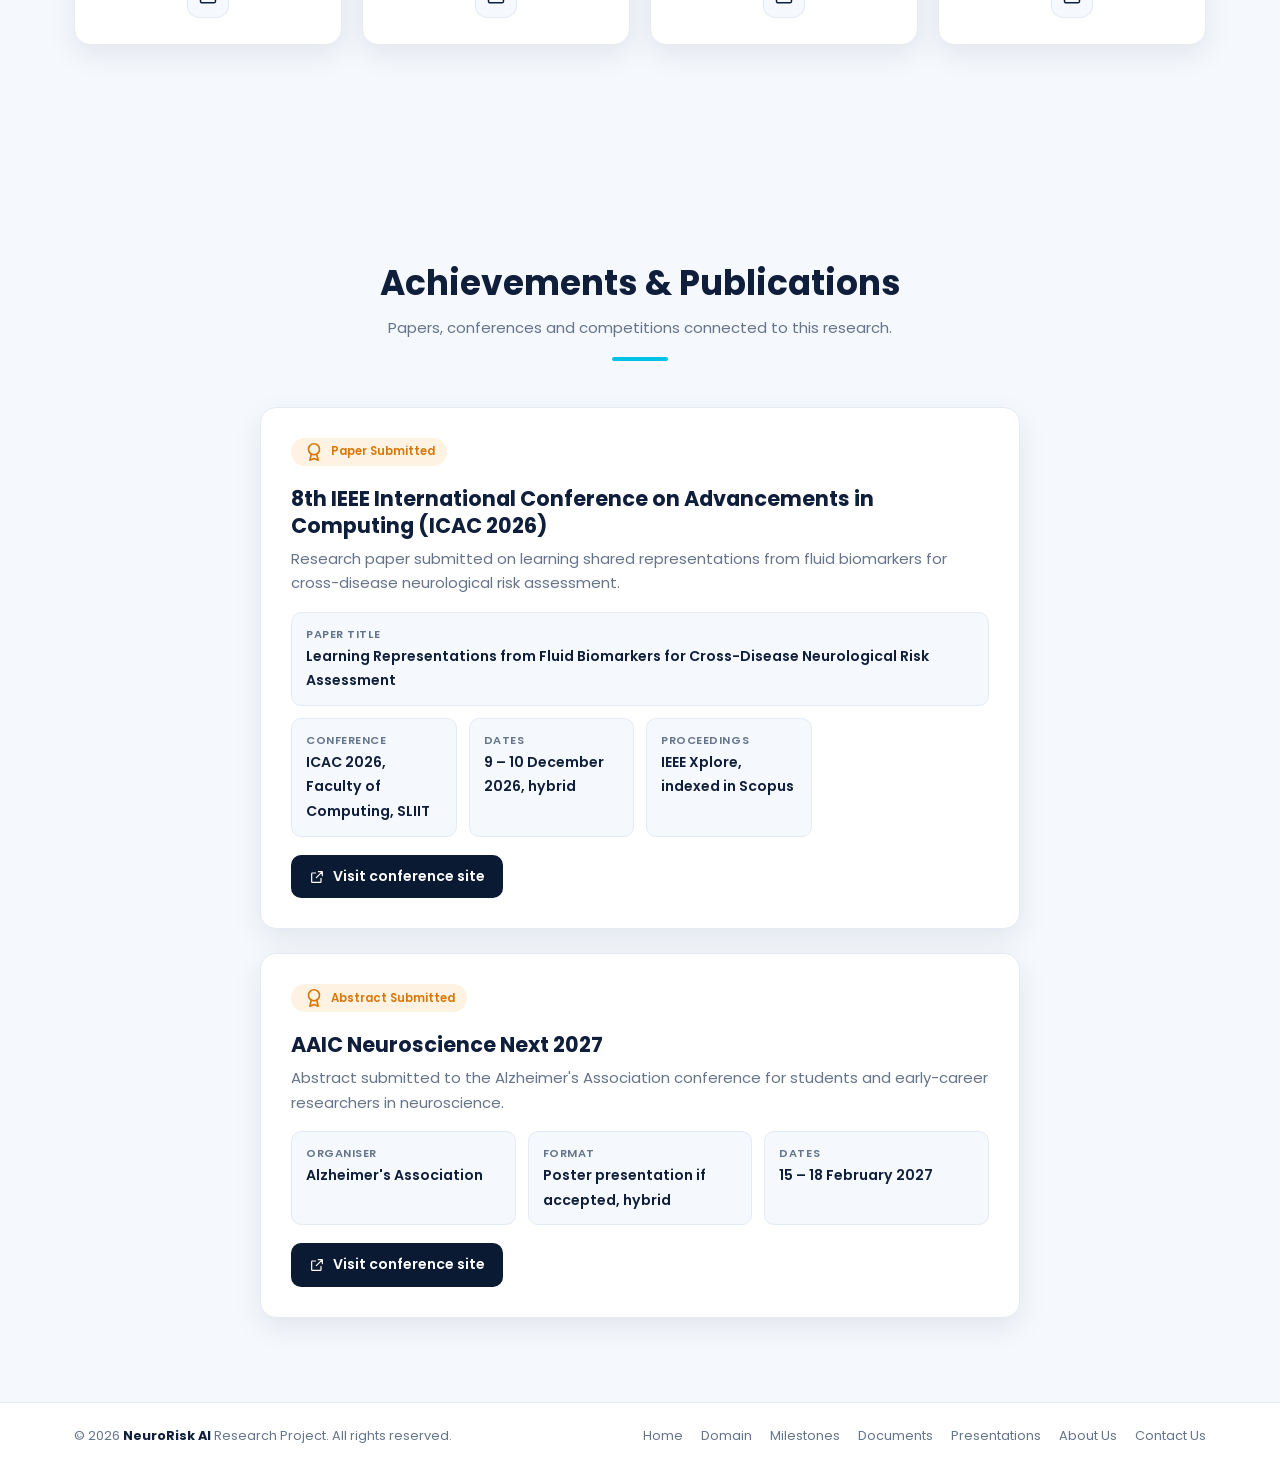
==== commit 985ccf3a: "add milestones content" ====
--- a/about.html
+++ b/about.html
@@ -26,9 +26,9 @@
 </div></section><section class="sec soft"><div class="wrap">
 <div class="sec-head"><h2>Research Team</h2><p>Group members, their components and contact details.</p></div>
 <div class="people team"><div class="card person"><div class="avatar"><span>DD</span><img src="images/team/tanuri.jpeg" alt="Dissanayaka D. M. T. M"></div><h4>Dissanayaka D. M. T. M</h4><span class="role-pill">Undergraduate</span><div class="sid">IT22203762</div><p>Bachelor of Science (Hons) in Information Technology, specialising in Data Science</p><div class="comp">Vision (Imaging) Encoder</div><div class="socials"><a href="mailto:it22203762@my.sliit.lk" aria-label="Email Dissanayaka D. M. T. M" title="it22203762@my.sliit.lk"><svg class="ico" viewBox="0 0 24 24" aria-hidden="true"><rect x="3" y="5" width="18" height="14" rx="2"/><path d="m3 7 9 6 9-6"/></svg></a></div></div><div class="card person"><div class="avatar"><span>SS</span><img src="images/team/sanali.jpeg" alt="Sudugodage S. R"></div><h4>Sudugodage S. R</h4><span class="role-pill">Undergraduate</span><div class="sid">IT22557742</div><p>Bachelor of Science (Hons) in Information Technology, specialising in Data Science</p><div class="comp">EEG Encoder</div><div class="socials"><a href="mailto:it22557742@my.sliit.lk" aria-label="Email Sudugodage S. R" title="it22557742@my.sliit.lk"><svg class="ico" viewBox="0 0 24 24" aria-hidden="true"><rect x="3" y="5" width="18" height="14" rx="2"/><path d="m3 7 9 6 9-6"/></svg></a></div></div><div class="card person"><div class="avatar"><span>AA</span><img src="images/team/aarabhi.jpeg" alt="Aarabhi A. Y"></div><h4>Aarabhi A. Y</h4><span class="role-pill">Undergraduate</span><div class="sid">IT22118868</div><p>Bachelor of Science (Hons) in Information Technology, specialising in Data Science</p><div class="comp">Fusion Engine</div><div class="socials"><a href="mailto:it22118868@my.sliit.lk" aria-label="Email Aarabhi A. Y" title="it22118868@my.sliit.lk"><svg class="ico" viewBox="0 0 24 24" aria-hidden="true"><rect x="3" y="5" width="18" height="14" rx="2"/><path d="m3 7 9 6 9-6"/></svg></a></div></div><div class="card person"><div class="avatar"><span>DA</span><img src="images/team/danishiya.jpeg" alt="Danishiya Appulingam"></div><h4>Danishiya Appulingam</h4><span class="role-pill">Undergraduate</span><div class="sid">IT22645098</div><p>Bachelor of Science (Hons) in Information Technology, specialising in Data Science</p><div class="comp">Fluid Biomarker Encoder</div><div class="socials"><a href="mailto:it22645098@my.sliit.lk" aria-label="Email Danishiya Appulingam" title="it22645098@my.sliit.lk"><svg class="ico" viewBox="0 0 24 24" aria-hidden="true"><rect x="3" y="5" width="18" height="14" rx="2"/><path d="m3 7 9 6 9-6"/></svg></a></div></div></div>
-</div></section><section class="sec " id="achievements"><div class="wrap">
+</div></section><section class="sec soft" id="achievements"><div class="wrap">
 <div class="sec-head"><h2>Achievements &amp; Publications</h2><p>Papers, conferences and competitions connected to this research.</p></div>
-<div class="recog"><div class="card empty"><svg class="ico" viewBox="0 0 24 24" aria-hidden="true"><circle cx="12" cy="9" r="6"/><path d="m9 14.5-1.5 6.5L12 19l4.5 2-1.5-6.5"/></svg><p style="margin-top:8px">Publications and awards will appear here once submitted.</p></div></div>
+<div class="recog"><div class="card rc"><span class="status now"><svg class="ico" viewBox="0 0 24 24" aria-hidden="true"><circle cx="12" cy="9" r="6"/><path d="m9 14.5-1.5 6.5L12 19l4.5 2-1.5-6.5"/></svg>Paper Submitted</span><h3>8th IEEE International Conference on Advancements in Computing (ICAC 2026)</h3><p>Research paper submitted on learning shared representations from fluid biomarkers for cross-disease neurological risk assessment.</p><div class="rc-grid"><div class="wide"><small>Paper Title</small><b>Learning Representations from Fluid Biomarkers for Cross-Disease Neurological Risk Assessment</b></div><div><small>Conference</small><b>ICAC 2026, Faculty of Computing, SLIIT</b></div><div><small>Dates</small><b>9 – 10 December 2026, hybrid</b></div><div><small>Proceedings</small><b>IEEE Xplore, indexed in Scopus</b></div></div><a class="btn-navy" href="https://icac.lk" target="_blank" rel="noopener" style="display:inline-flex;padding:10px 18px;margin-top:18px"><svg class="ico" viewBox="0 0 24 24" aria-hidden="true"><path d="M14 4h6v6M20 4l-9 9"/><path d="M18 14v5a1 1 0 0 1-1 1H5a1 1 0 0 1-1-1V7a1 1 0 0 1 1-1h5"/></svg>Visit conference site</a></div><div class="card rc"><span class="status now"><svg class="ico" viewBox="0 0 24 24" aria-hidden="true"><circle cx="12" cy="9" r="6"/><path d="m9 14.5-1.5 6.5L12 19l4.5 2-1.5-6.5"/></svg>Abstract Submitted</span><h3>AAIC Neuroscience Next 2027</h3><p>Abstract submitted to the Alzheimer&#x27;s Association conference for students and early-career researchers in neuroscience.</p><div class="rc-grid"><div><small>Organiser</small><b>Alzheimer&#x27;s Association</b></div><div><small>Format</small><b>Poster presentation if accepted, hybrid</b></div><div><small>Dates</small><b>15 – 18 February 2027</b></div></div><a class="btn-navy" href="https://www.alz.org/neurosciencenext/abstracts" target="_blank" rel="noopener" style="display:inline-flex;padding:10px 18px;margin-top:18px"><svg class="ico" viewBox="0 0 24 24" aria-hidden="true"><path d="M14 4h6v6M20 4l-9 9"/><path d="M18 14v5a1 1 0 0 1-1 1H5a1 1 0 0 1-1-1V7a1 1 0 0 1 1-1h5"/></svg>Visit conference site</a></div></div>
 </div></section>
 </main>
 <footer><div class="wrap"><span>© 2026 <b>NeuroRisk AI</b> Research Project. All rights reserved.</span><nav><a href="index.html">Home</a><a href="domain.html">Domain</a><a href="milestones.html">Milestones</a><a href="documents.html">Documents</a><a href="presentations.html">Presentations</a><a href="about.html">About Us</a><a href="contact.html">Contact Us</a></nav></div></footer>
--- a/css/style.css
+++ b/css/style.css
@@ -387,3 +387,4 @@
 .avail.done{background:rgba(22,163,74,.2);color:#4ADE80}
 .avail.now{background:rgba(217,119,6,.2);color:#FBBF24}
 .avail.upcoming{background:rgba(255,255,255,.1);color:rgba(255,255,255,.7)}
+.rc-grid .wide{grid-column:1 / -1}
